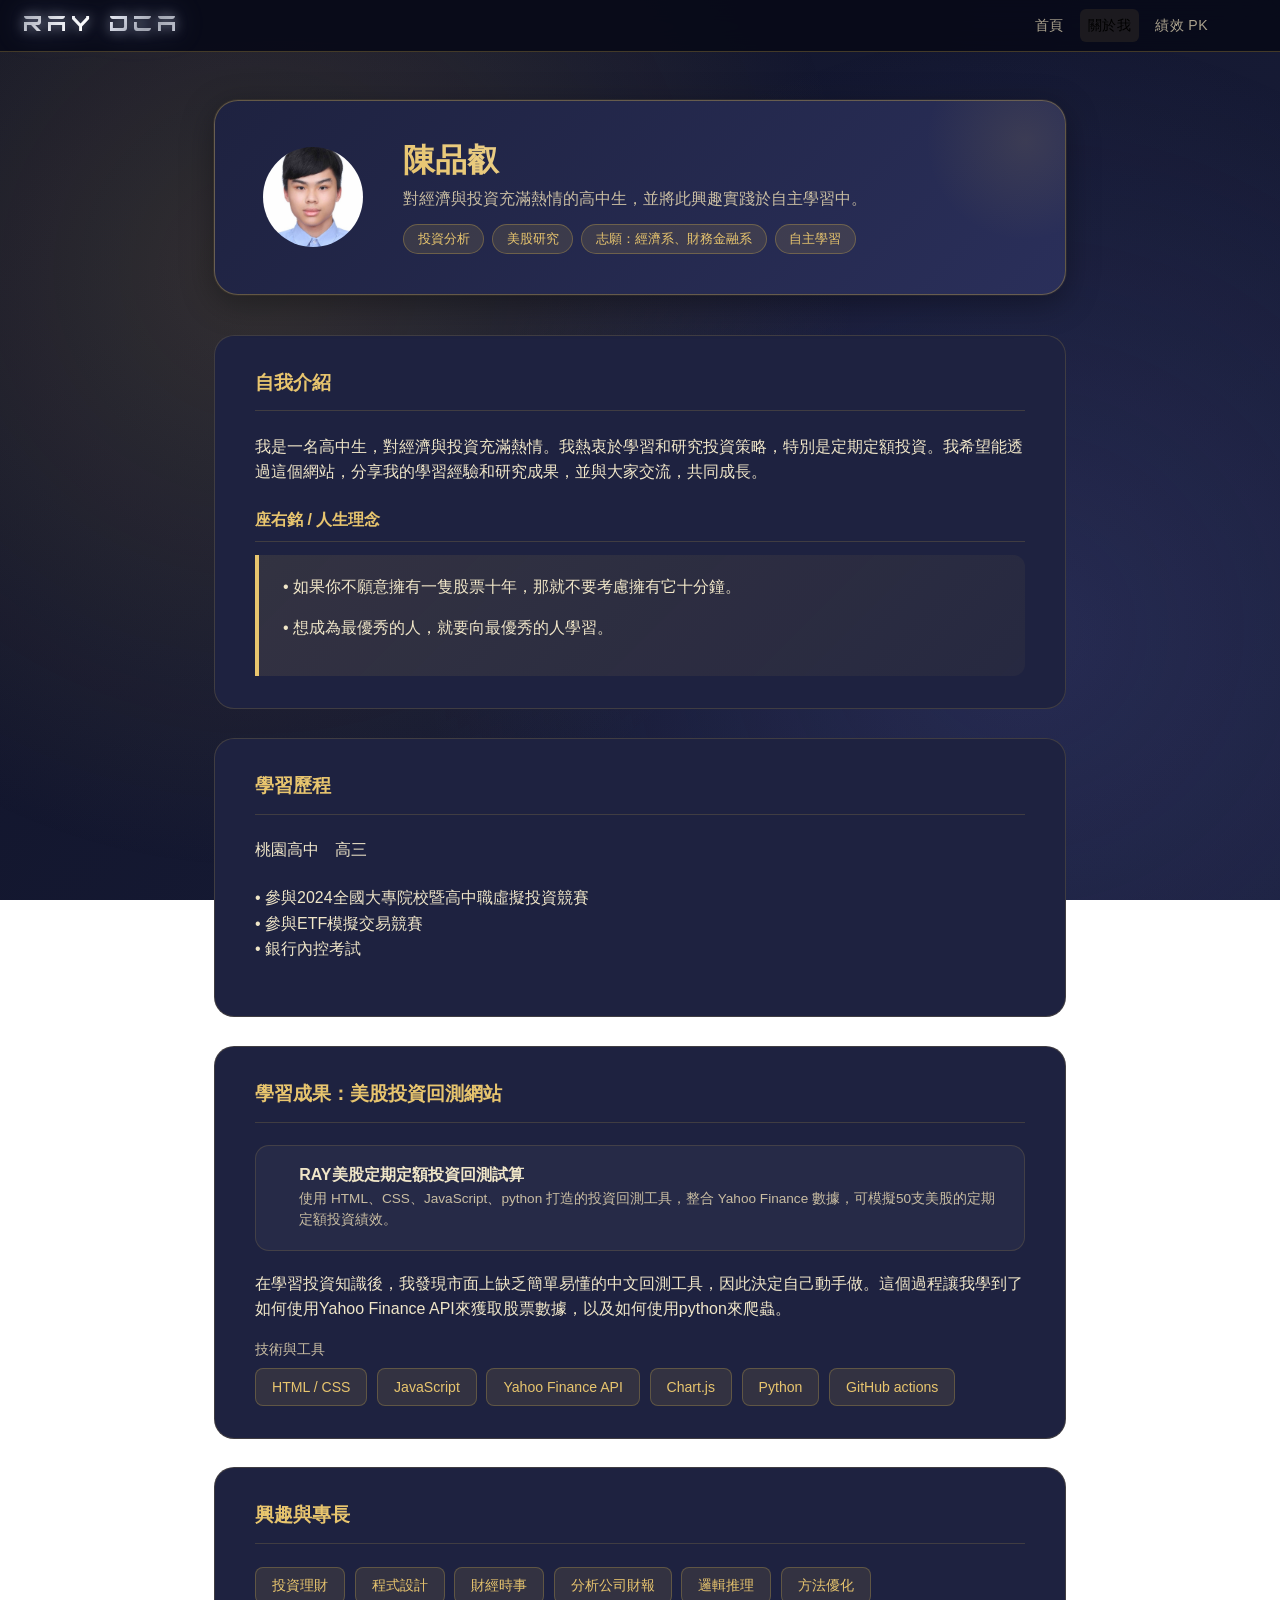
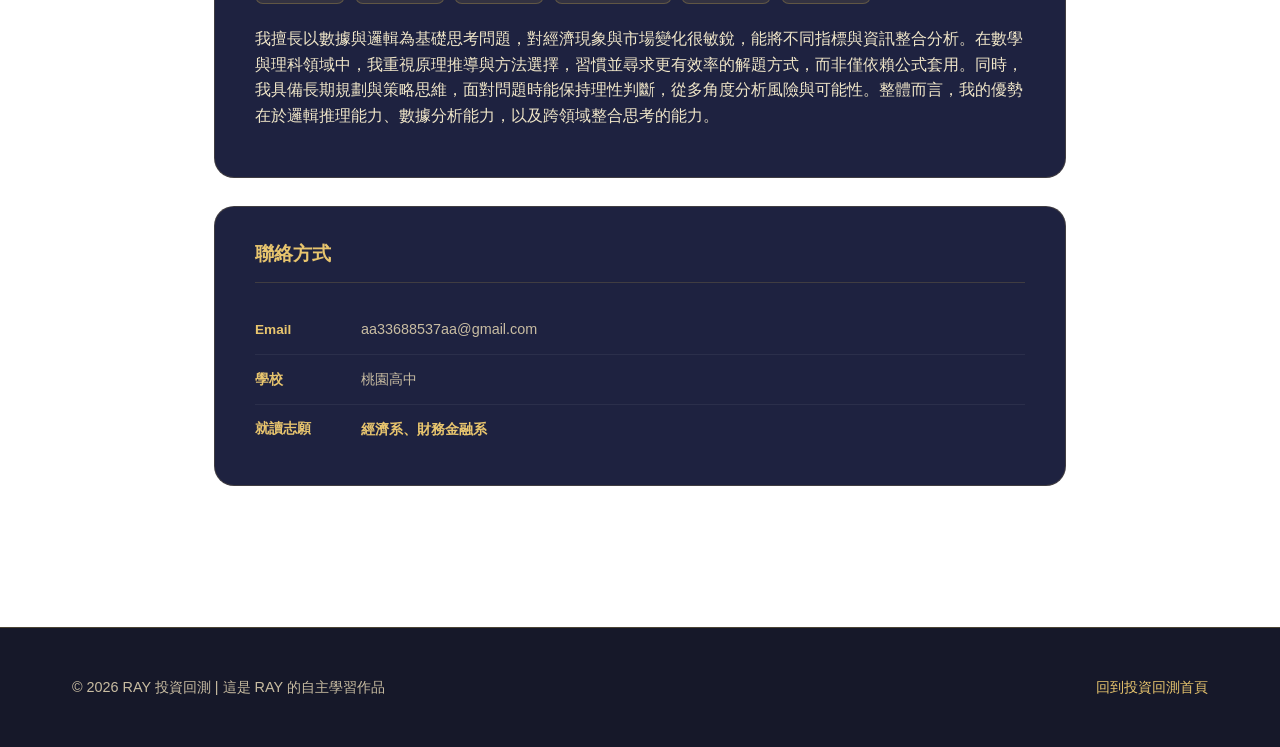
==== about.html @ 469c8792 "Add files via upload" ====
<!DOCTYPE html>
<html lang="zh-TW">

<head>
    <meta charset="UTF-8">
    <meta name="viewport" content="width=device-width, initial-scale=1.0">
    <title>關於我 - RAY 的自我介紹</title>
    <meta name="description" content="RAY 的個人自我介紹頁面，包含學習歷程與投資興趣的簡述。">
    <link href="https://cdn.jsdelivr.net/npm/bootstrap@5.1.3/dist/css/bootstrap.min.css" rel="stylesheet">
    <link rel="stylesheet" href="style.css">
    <link href="https://fonts.googleapis.com/css2?family=Noto+Sans+TC:wght@400;500;700&display=swap" rel="stylesheet">
    <style>
        /* ── About 頁面專屬樣式 ── */
        .about-wrapper {
            max-width: 900px;
            margin: 0 auto;
            padding: 2rem 1.5rem 4rem;
            animation: fadeIn 0.9s ease-out;
        }

        /* 頂部個人卡片 */
        .profile-card {
            background: linear-gradient(135deg, #1e2240, #2a2f5a);
            border: 1px solid rgba(201, 168, 76, 0.4);
            border-radius: 24px;
            padding: 2.5rem 3rem;
            display: flex;
            align-items: center;
            gap: 2.5rem;
            margin-bottom: 2.5rem;
            box-shadow: 0 8px 32px rgba(0, 0, 0, 0.35), 0 0 0 1px rgba(201, 168, 76, 0.1);
            position: relative;
            overflow: hidden;
        }

        .profile-card::before {
            content: '';
            position: absolute;
            top: -60px;
            right: -60px;
            width: 200px;
            height: 200px;
            background: radial-gradient(circle, rgba(201, 168, 76, 0.12), transparent 70%);
            border-radius: 50%;
        }

        .profile-avatar {
            width: 110px;
            height: 110px;
            border-radius: 50%;
            border: 3px solid rgba(201, 168, 76, 0.6);
            background: linear-gradient(135deg, #2a2f5a, #1e2240);
            display: flex;
            align-items: center;
            justify-content: center;
            font-size: 3rem;
            flex-shrink: 0;
            box-shadow: 0 4px 20px rgba(201, 168, 76, 0.2);
        }

        .profile-info h2 {
            font-size: 2rem;
            font-weight: 700;
            background: linear-gradient(45deg, #e8c56e, #f0e6c8);
            -webkit-background-clip: text;
            background-clip: text;
            color: transparent;
            margin-bottom: 0.4rem;
        }

        .profile-info .subtitle {
            color: var(--text-muted);
            font-size: 1rem;
            margin-bottom: 0.8rem;
        }

        .profile-tags {
            display: flex;
            flex-wrap: wrap;
            gap: 0.5rem;
        }

        .tag {
            background: rgba(201, 168, 76, 0.15);
            border: 1px solid rgba(201, 168, 76, 0.35);
            color: #e8c56e;
            border-radius: 50px;
            padding: 0.2rem 0.85rem;
            font-size: 0.82rem;
            font-weight: 500;
        }

        /* 各區塊卡片 */
        .section-card {
            background: #1e2240;
            border: 1px solid rgba(201, 168, 76, 0.2);
            border-radius: 20px;
            padding: 2rem 2.5rem;
            margin-bottom: 1.8rem;
            transition: border-color 0.3s, box-shadow 0.3s;
        }

        .section-card:hover {
            border-color: rgba(201, 168, 76, 0.5);
            box-shadow: 0 8px 24px rgba(201, 168, 76, 0.08);
        }

        .section-title {
            display: flex;
            align-items: center;
            gap: 0.75rem;
            font-size: 1.2rem;
            font-weight: 700;
            color: var(--accent-color);
            margin-bottom: 1.4rem;
            padding-bottom: 0.75rem;
            border-bottom: 1px solid rgba(201, 168, 76, 0.2);
        }

        .section-title .icon {
            font-size: 1.4rem;
        }

        /* 輸入欄位外觀 */
        .fill-field {
            width: 100%;
            background: rgba(255, 255, 255, 0.04);
            border: 1px solid rgba(201, 168, 76, 0.2);
            border-radius: 10px;
            color: var(--text-color);
            padding: 0.75rem 1rem;
            font-size: 0.95rem;
            font-family: inherit;
            resize: vertical;
            transition: border-color 0.3s, box-shadow 0.3s;
            line-height: 1.7;
        }

        .fill-field:focus {
            outline: none;
            border-color: rgba(201, 168, 76, 0.6);
            box-shadow: 0 0 0 3px rgba(201, 168, 76, 0.1);
        }

        .fill-field::placeholder {
            color: rgba(200, 189, 162, 0.4);
            font-style: italic;
        }

        .field-label {
            font-size: 0.88rem;
            color: var(--text-muted);
            margin-bottom: 0.5rem;
            font-weight: 500;
        }

        .field-group {
            margin-bottom: 1.4rem;
        }

        .field-group:last-child {
            margin-bottom: 0;
        }

        /* 技能/興趣標籤列 */
        .skill-row {
            display: flex;
            flex-wrap: wrap;
            gap: 0.6rem;
            margin-top: 0.5rem;
        }

        .skill-badge {
            background: rgba(201, 168, 76, 0.12);
            border: 1px solid rgba(201, 168, 76, 0.3);
            color: #e8c56e;
            border-radius: 8px;
            padding: 0.4rem 1rem;
            font-size: 0.88rem;
            font-weight: 500;
        }

        /* 網站作品卡 */
        .project-card {
            background: rgba(255, 255, 255, 0.04);
            border: 1px solid rgba(201, 168, 76, 0.18);
            border-radius: 14px;
            padding: 1.2rem 1.5rem;
            display: flex;
            align-items: center;
            gap: 1.2rem;
            transition: all 0.3s;
            text-decoration: none;
            color: inherit;
            margin-bottom: 0.8rem;
        }

        .project-card:hover {
            border-color: rgba(201, 168, 76, 0.5);
            background: rgba(201, 168, 76, 0.07);
            color: inherit;
            transform: translateX(4px);
        }

        .project-icon {
            font-size: 2rem;
            flex-shrink: 0;
        }

        .project-card h4 {
            font-size: 1rem;
            font-weight: 600;
            color: var(--text-color);
            margin-bottom: 0.2rem;
        }

        .project-card p {
            font-size: 0.85rem;
            color: var(--text-muted);
            margin: 0;
        }

        /* 聯絡資訊 */
        .contact-row {
            display: flex;
            align-items: center;
            gap: 1rem;
            padding: 0.8rem 0;
            border-bottom: 1px solid rgba(255, 255, 255, 0.06);
        }

        .contact-row:last-child {
            border-bottom: none;
        }

        .contact-label {
            width: 90px;
            font-size: 0.85rem;
            color: var(--accent-color);
            font-weight: 600;
            flex-shrink: 0;
        }

        .contact-value {
            color: var(--text-muted);
            font-size: 0.9rem;
        }

        /* 引言 */
        .motto-box {
            background: linear-gradient(135deg, rgba(201, 168, 76, 0.12), rgba(201, 168, 76, 0.05));
            border-left: 4px solid var(--accent-color);
            border-radius: 0 12px 12px 0;
            padding: 1.2rem 1.5rem;
            margin-top: 0.5rem;
        }

        .motto-box textarea {
            background: transparent;
            border: none;
            color: var(--text-color);
            font-size: 1rem;
            font-style: italic;
            line-height: 1.8;
            width: 100%;
            resize: none;
            font-family: inherit;
        }

        .motto-box textarea:focus {
            outline: none;
        }

        .motto-box textarea::placeholder {
            color: rgba(200, 189, 162, 0.4);
        }

        /* 儲存提示 */
        .save-notice {
            text-align: center;
            color: var(--text-muted);
            font-size: 0.82rem;
            margin-top: 2rem;
            opacity: 0.7;
        }

        @media (max-width: 600px) {
            .profile-card {
                flex-direction: column;
                text-align: center;
                padding: 2rem 1.5rem;
                gap: 1.5rem;
            }

            .profile-tags {
                justify-content: center;
            }

            .section-card {
                padding: 1.5rem 1.2rem;
            }
        }
    </style>
</head>

<body>
    <!-- 導覽列 -->
    <!-- 暗幕遡罩 -->
    <div class="nav-overlay" id="navOverlay"></div>

    <nav class="navbar navbar-expand-md">
        <div class="container position-relative">
            <!-- RAY DCA Logo -->
            <a class="navbar-brand-logo" href="index.html">RAY DCA</a>

            <!-- 自訂漢堡按鈕 -->
            <button class="hamburger" id="hamburgerBtn" aria-label="選單">
                <span class="bar"></span>
                <span class="bar"></span>
                <span class="bar"></span>
            </button>

            <div class="collapse navbar-collapse" id="navbarNav">
                <ul class="navbar-nav ms-auto">
                    <li class="nav-item">
                        <a class="nav-link" href="index.html">首頁</a>
                    </li>
                    <li class="nav-item">
                        <a class="nav-link active" href="about.html">關於我</a>
                    </li>
                    <li class="nav-item">
                        <a class="nav-link" href="pk.html">績效 PK</a>
                    </li>
                </ul>
            </div>
        </div>
    </nav>

    <div class="about-wrapper">

        <!-- 個人名片 -->
        <div class="profile-card">
            <img src="ray.jpg" alt="RAY" style="width: 100px; height: 100px; border-radius: 50%;">
            <div class="profile-info">
                <h2>陳品叡</h2>
                <p class="subtitle">
                    對經濟與投資充滿熱情的高中生，並將此興趣實踐於自主學習中。
                </p>
                <div class="profile-tags">
                    <span class="tag">投資分析</span>
                    <span class="tag">美股研究</span>
                    <span class="tag">志願：經濟系、財務金融系</span>
                    <span class="tag">自主學習</span>
                </div>
            </div>
        </div>

        <!-- 自我介紹 -->
        <div class="section-card">
            <div class="section-title">
                自我介紹
            </div>
            <div class="field-group">
                <!-- 自我介紹 -->
                <p class="about-text">
                    我是一名高中生，對經濟與投資充滿熱情。我熱衷於學習和研究投資策略，特別是定期定額投資。我希望能透過這個網站，分享我的學習經驗和研究成果，並與大家交流，共同成長。
                </p>
            </div>
            <div class="field-group">
                <div class="section-title" style="font-size:1rem; margin-bottom:0.8rem; padding-bottom:0.5rem;">
                    座右銘 / 人生理念
                </div>
                <div class="motto-box">
                    <!-- 在下方填入你的座右銘 -->
                    <p class="motto-text">• 如果你不願意擁有一隻股票十年，那就不要考慮擁有它十分鐘。</p>
                    <p class="motto-text">• 想成為最優秀的人，就要向最優秀的人學習。</p>
                </div>
            </div>
        </div>

        <!-- 學習歷程 -->
        <div class="section-card">
            <div class="section-title">
                學習歷程
            </div>
            <div class="field-group">
                <!-- 學校與年級 -->
                <p class="about-text school-text">桃園高中　高三</p>
            </div>
            <div class="field-group">
                <!-- 與經濟相關的學習經歷：課程、閱讀、活動等，可用 <br> 換行 -->
                <p class="about-text">
                    • 參與2024全國大專院校暨高中職虛擬投資競賽<br>
                    • 參與ETF模擬交易競賽<br>
                    • 銀行內控考試
                </p>
            </div>
            <div class="field-group" style="margin-bottom:0">
                <!-- 對經濟系的期待與目標 -->
                <p class="about-text">

                </p>
            </div>
        </div>

        <!-- 這個作品：投資回測網站 -->
        <div class="section-card">
            <div class="section-title">
                學習成果：美股投資回測網站
            </div>
            <a class="project-card" href="index.html">
                <span class="project-icon"></span>
                <div>
                    <h4>RAY美股定期定額投資回測試算</h4>
                    <p>使用 HTML、CSS、JavaScript、python 打造的投資回測工具，整合 Yahoo Finance 數據，可模擬50支美股的定期定額投資績效。</p>
                </div>
            </a>
            <div class="field-group" style="margin-top:1.2rem; margin-bottom:0">
                <!-- 製作這個網站的動機與過程 -->
                <p class="about-text">
                    在學習投資知識後，我發現市面上缺乏簡單易懂的中文回測工具，因此決定自己動手做。這個過程讓我學到了如何使用Yahoo Finance API來獲取股票數據，以及如何使用python來爬蟲。
                </p>
            </div>
            <div class="field-group">
                <div class="field-label">技術與工具</div>
                <div class="skill-row">
                    <span class="skill-badge">HTML / CSS</span>
                    <span class="skill-badge">JavaScript</span>
                    <span class="skill-badge">Yahoo Finance API</span>
                    <span class="skill-badge">Chart.js</span>
                    <span class="skill-badge">Python</span>
                    <span class="skill-badge">GitHub actions</span>
                </div>
            </div>
        </div>

        <!-- 興趣與專長 -->
        <div class="section-card">
            <div class="section-title">
                興趣與專長
            </div>
            <div class="field-group">
                <!-- skill-->
                <div class="skill-row">
                    <span class="skill-badge">投資理財</span>
                    <span class="skill-badge">程式設計</span>
                    <span class="skill-badge">財經時事</span>
                    <span class="skill-badge">分析公司財報</span>
                    <span class="skill-badge">邏輯推理</span>
                    <span class="skill-badge">方法優化</span>
                </div>
            </div>
            <div class="field-group" style="margin-bottom:0">
                <!-- 其他補充 -->
                <p class="about-text">
                    我擅長以數據與邏輯為基礎思考問題，對經濟現象與市場變化很敏銳，能將不同指標與資訊整合分析。在數學與理科領域中，我重視原理推導與方法選擇，習慣並尋求更有效率的解題方式，而非僅依賴公式套用。同時，
                    我具備長期規劃與策略思維，面對問題時能保持理性判斷，從多角度分析風險與可能性。整體而言，我的優勢在於邏輯推理能力、數據分析能力，以及跨領域整合思考的能力。
                </p>
            </div>
        </div>

        <!-- 聯絡資訊 -->
        <div class="section-card">
            <div class="section-title">
                聯絡方式
            </div>
            <div class="contact-row">
                <span class="contact-label">Email</span>
                <!-- 把下方 aa33688537aa@gmail.com 換成你的信箱 -->
                <span class="contact-value">aa33688537aa@gmail.com</span>
            </div>
            <div class="contact-row">
                <span class="contact-label">學校</span>
                <!-- 把下方換成你的學校 -->
                <span class="contact-value">桃園高中</span>
            </div>
            <div class="contact-row">
                <span class="contact-label">就讀志願</span>
                <span class="contact-value" style="color: var(--accent-color); font-weight:600;">經濟系、財務金融系</span>
            </div>
        </div>



    </div>

    <!-- 頁尾 -->
    <footer class="footer">
        <div class="container">
            <div class="row align-items-center">
                <div class="col-md-6">
                    <p>© 2026 RAY 投資回測 | 這是 RAY 的自主學習作品</p>
                </div>
                <div class="col-md-6 text-md-end">
                    <p><a href="index.html">回到投資回測首頁</a></p>
                </div>
            </div>
        </div>
    </footer>

    <script src="https://cdn.jsdelivr.net/npm/bootstrap@5.1.3/dist/js/bootstrap.bundle.min.js"></script>
    <script>
        // 自訂漢堡選單控制
        (function () {
            const btn = document.getElementById('hamburgerBtn');
            const menu = document.getElementById('navbarNav');
            const overlay = document.getElementById('navOverlay');

            function openMenu() {
                btn.classList.add('open');
                menu.classList.add('show');
                overlay.classList.add('show');
                document.body.style.overflow = 'hidden';
            }

            function closeMenu() {
                btn.classList.remove('open');
                menu.classList.remove('show');
                overlay.classList.remove('show');
                document.body.style.overflow = '';
            }

            btn.addEventListener('click', () => {
                btn.classList.contains('open') ? closeMenu() : openMenu();
            });

            overlay.addEventListener('click', closeMenu);

            menu.querySelectorAll('.nav-link').forEach(link => {
                link.addEventListener('click', closeMenu);
            });
        })();
    </script>

</body>

</html>
---- style.css ----
:root {
    --primary-color: #1a1f3c;
    --secondary-color: #c9a84c;
    --accent-color: #e8c56e;
    --background-color: #0f1227;
    --card-bg-color: #1e2240;
    --text-color: #f0e6c8;
    --text-muted: #c9bda2;
    --border-color: #2e3460;
    --shadow-color: rgba(0, 0, 0, 0.35);
    --hover-color: #2a3060;
    --positive-color: #5ecb8a;
    --negative-color: #e0584d;
    --gradient-start: #0f1227;
    --gradient-end: #1a1f3c;
}

* {
    margin: 0;
    padding: 0;
    box-sizing: border-box;
}

body {
    font-family: 'SF Pro Display', -apple-system, BlinkMacSystemFont, 'Segoe UI', Roboto, Oxygen, Ubuntu, Cantarell, 'Open Sans', 'Helvetica Neue', sans-serif;
    background: linear-gradient(135deg, var(--gradient-start), var(--gradient-end));
    background-attachment: fixed;
    color: var(--text-color);
    line-height: 1.6;
    overflow-x: hidden;
}

body::before {
    content: '';
    position: fixed;
    top: 0;
    left: 0;
    width: 100%;
    height: 100%;
    background:
        radial-gradient(circle at 20% 30%, rgba(201, 168, 76, 0.18) 0%, transparent 50%),
        radial-gradient(circle at 80% 70%, rgba(94, 99, 180, 0.22) 0%, transparent 50%);
    z-index: -1;
    pointer-events: none;
}

.container {
    max-width: 1200px;
    margin: 0 auto;
    padding: 2rem;
    position: relative;
}

/* Header */
header {
    text-align: center;
    margin-bottom: 3rem;
    padding: 2rem 0;
    position: relative;
    animation: fadeInDown 0.8s ease-out;
    /* 載入動畫 */
}

h1 {
    font-size: 3rem;
    font-weight: 700;
    margin-bottom: 1rem;
    background: linear-gradient(45deg, #e8c56e, #c9a84c, #f0e6c8);
    -webkit-background-clip: text;
    background-clip: text;
    color: transparent;
    text-shadow: none;
    animation: gradientText 8s linear infinite;
}

@keyframes gradientText {
    0% {
        filter: hue-rotate(0deg) brightness(1);
    }

    50% {
        filter: hue-rotate(15deg) brightness(1.2);
    }

    100% {
        filter: hue-rotate(0deg) brightness(1);
    }
}

.search-box {
    max-width: 400px;
    margin: 0 auto;
    position: relative;
}

.search-box input {
    width: 100%;
    padding: 1rem 1.5rem;
    border: none;
    border-radius: 50px;
    background: var(--card-bg-color);
    color: var(--text-color);
    font-size: 1rem;
    transition: all 0.3s ease;
    box-shadow: 0 2px 10px rgba(0, 0, 0, 0.1);
}

.search-box input::placeholder {
    color: rgba(255, 255, 255, 0.7);
}

.search-box input:focus {
    outline: none;
    box-shadow: 0 0 5px var(--secondary-color);
    transform: scale(1.02);
    /* 聚焦時微放大 */
}

/* Stock Grid */
.stock-grid {
    display: grid;
    grid-template-columns: repeat(auto-fill, minmax(300px, 1fr));
    gap: 2rem;
    padding: 1rem;
    animation: fadeIn 0.8s ease-out;
}

.stock-card {
    background: #1e2240;
    border-radius: 20px;
    padding: 1.5rem;
    transition: all 0.3s cubic-bezier(0.4, 0, 0.2, 1);
    cursor: pointer;
    border: 1px solid rgba(201, 168, 76, 0.25);
    position: relative;
    overflow: hidden;
}

.stock-card::before {
    content: '';
    position: absolute;
    top: 0;
    left: 0;
    width: 100%;
    height: 100%;
    background: linear-gradient(45deg, transparent, rgba(255, 255, 255, 0.1), transparent);
    transform: translateX(-100%);
    transition: transform 0.6s;
}

.stock-card:hover {
    transform: translateY(-5px) scale(1.02);
    box-shadow: 0 15px 30px rgba(201, 168, 76, 0.15), 0 5px 15px rgba(0, 0, 0, 0.3);
    border-color: rgba(201, 168, 76, 0.6);
    background: #252b4d;
}

.stock-card:hover::before {
    transform: translateX(100%);
}

.stock-card img {
    width: 48px;
    height: 48px;
    margin-bottom: 1rem;
    border-radius: 50%;
    transition: transform 0.3s ease;
}

.stock-card:hover img {
    transform: scale(1.1);
}

.stock-card h3 {
    font-size: 1.5rem;
    margin-bottom: 0.5rem;
    transition: color 0.3s ease;
}

.stock-info {
    display: flex;
    align-items: center;
    gap: 1rem;
    margin-bottom: 1rem;
}

.stock-details p {
    color: rgba(255, 255, 255, 0.7);
    font-size: 0.9rem;
    transition: color 0.3s ease;
}

.price-change {
    display: inline-block;
    padding: 0.25rem 0.75rem;
    border-radius: 50px;
    font-size: 0.9rem;
    font-weight: 500;
    transition: all 0.3s ease;
}

.price-change.positive {
    background: rgba(46, 204, 113, 0.2);
    color: var(--positive-color);
}

.price-change.negative {
    background: rgba(231, 76, 60, 0.2);
    color: var(--negative-color);
}

.price-change:hover {
    transform: scale(1.1);
    /* 懸停時放大 */
}

/* Backtest Page */
.hidden {
    display: none;
}

.backtest-header {
    display: flex;
    align-items: center;
    gap: 2rem;
    margin-bottom: 2rem;
    padding: 2rem;
    background: rgba(255, 255, 255, 0.05);
    border-radius: 20px;
    backdrop-filter: blur(10px);
    animation: slideInDown 0.8s ease-out;
}

@keyframes slideInDown {
    from {
        transform: translateY(-20px);
        opacity: 0;
    }

    to {
        transform: translateY(0);
        opacity: 1;
    }
}

.back-button {
    padding: 0.8rem 1.5rem;
    border: none;
    border-radius: 50px;
    background: linear-gradient(45deg, var(--secondary-color), var(--accent-color));
    color: #0f1227;
    cursor: pointer;
    transition: all 0.3s ease;
    font-weight: 600;
    text-transform: uppercase;
    letter-spacing: 1px;
    position: relative;
    overflow: hidden;
}

.back-button:hover {
    transform: translateX(-3px);
    box-shadow: 0 5px 15px rgba(0, 0, 0, 0.2);
}

.back-button::after {
    content: '';
    position: absolute;
    top: 0;
    left: 0;
    width: 100%;
    height: 100%;
    background: linear-gradient(45deg, transparent, rgba(255, 255, 255, 0.2), transparent);
    transform: translateX(-100%);
}

.back-button:hover::after {
    transform: translateX(100%);
    transition: transform 0.6s;
}

.backtest-content {
    display: grid;
    grid-template-columns: 300px 1fr;
    gap: 2rem;
    animation: fadeIn 0.8s ease-out;
}

.backtest-params {
    background: rgba(255, 255, 255, 0.05);
    padding: 2rem;
    border-radius: 20px;
    height: fit-content;
    backdrop-filter: blur(10px);
    border: 1px solid rgba(255, 255, 255, 0.1);
    transition: all 0.3s ease;
}

.backtest-params:hover {
    border-color: rgba(255, 255, 255, 0.2);
    box-shadow: 0 10px 20px rgba(0, 0, 0, 0.1);
}

.param-group {
    margin-bottom: 1.5rem;
}

.param-group label {
    display: block;
    margin-bottom: 0.8rem;
    color: var(--text-color);
    font-weight: 500;
    transition: color 0.3s ease;
}

.param-group input,
.param-group select {
    width: 100%;
    padding: 0.75rem;
    border: 1px solid rgba(255, 255, 255, 0.1);
    border-radius: 10px;
    background: rgba(255, 255, 255, 0.05);
    color: var(--text-color);
    transition: all 0.3s ease;
}

.param-group input:focus,
.param-group select:focus {
    outline: none;
    border-color: var(--accent-color);
    box-shadow: 0 0 0 2px rgba(46, 204, 113, 0.2);
}

.calculate-button {
    width: 100%;
    padding: 1rem;
    border: none;
    border-radius: 10px;
    background: linear-gradient(45deg, var(--secondary-color), var(--accent-color));
    color: #0f1227;
    font-size: 1rem;
    font-weight: 700;
    cursor: pointer;
    transition: all 0.3s cubic-bezier(0.4, 0, 0.2, 1);
    position: relative;
    overflow: hidden;
    text-transform: uppercase;
    letter-spacing: 1px;
}

.calculate-button:hover {
    transform: translateY(-2px);
    box-shadow: 0 10px 20px rgba(0, 0, 0, 0.2);
}

.calculate-button::after {
    content: '';
    position: absolute;
    top: 0;
    left: 0;
    width: 100%;
    height: 100%;
    background: linear-gradient(45deg, transparent, rgba(255, 255, 255, 0.2), transparent);
    transform: translateX(-100%);
}

.calculate-button:hover::after {
    transform: translateX(100%);
    transition: transform 0.6s;
}

.investment-days {
    display: grid;
    grid-template-columns: repeat(3, 1fr);
    grid-template-rows: repeat(2, 1fr);
    gap: 10px;
    margin-top: 10px;
    margin-bottom: 2rem;
}

.checkbox-label {
    display: flex;
    align-items: center;
    gap: 4px;
    /* 減少間距，避免文字換行 */
    cursor: pointer;
    padding: 4px;
    border-radius: 4px;
    transition: all 0.3s ease;
    background: rgba(255, 255, 255, 0.05);
    color: white;
    /* 讓文字變白色 */
    white-space: nowrap;
    /* 防止換行 */
}

.checkbox-label:hover {
    background: rgba(255, 255, 255, 0.1);
}

.checkbox-label input[type="checkbox"] {
    width: 14px;
    /* 調整大小，讓它不會太佔空間 */
    height: 14px;
    border-radius: 4px;
    border: 2px solid var(--accent-color);
    appearance: none;
    -webkit-appearance: none;
    cursor: pointer;
    position: relative;
    transition: all 0.3s ease;
    flex-shrink: 0;
    /* 確保 checkbox 不會變形 */
}

.checkbox-label input[type="checkbox"]:checked {
    background-color: var(--accent-color);
    border-color: var(--accent-color);
}

.checkbox-label input[type="checkbox"]:checked::before {
    content: '✓';
    position: absolute;
    top: 50%;
    left: 50%;
    transform: translate(-50%, -50%);
    color: white;
    font-size: 10px;
    /* 調整勾選符號大小 */
    font-weight: bold;
}



#resultsSection {
    animation: slideInUp 0.8s ease-out;
}

@keyframes slideInUp {
    from {
        transform: translateY(20px);
        opacity: 0;
    }

    to {
        transform: translateY(0);
        opacity: 1;
    }
}

.performance-metrics {
    display: grid;
    grid-template-columns: repeat(3, 1fr);
    gap: 1.5rem;
    margin-bottom: 2rem;
}

.metric-card.large {
    background: var(--card-bg-color);
    padding: 1.5rem;
    border-radius: 15px;
    text-align: center;
    transition: all 0.4s cubic-bezier(0.25, 1, 0.5, 1);
    box-shadow: 0 4px 15px rgba(0, 0, 0, 0.1);
    animation: fadeInUp 0.6s ease-out;
}

.metric-card.large:hover {
    transform: translateY(-2px) scale(1.02);
    box-shadow: 0 6px 20px var(--shadow-color);
}

.metric-card.large h4 {
    color: rgba(255, 255, 255, 0.7);
    margin-bottom: 0.5rem;
    font-size: 1rem;
}

.metric-card.large p {
    font-size: 1.8rem;
    font-weight: 600;
    color: var(--text-color);
    margin-bottom: 0.5rem;
}

.metric-card.large .sub-metric {
    font-size: 1rem;
    color: rgba(255, 255, 255, 0.7);
    margin-top: 0.5rem;
    padding-top: 0.5rem;
    border-top: 1px solid var(--border-color);
}

.metric-card.large .sub-metric .label {
    font-size: 0.9rem;
    color: rgba(255, 255, 255, 0.5);
}

.metric-card.large .sub-metric span:last-child {
    font-weight: 500;
    margin-left: 0.25rem;
}

.positive {
    color: var(--positive-color) !important;
}

.negative {
    color: var(--negative-color) !important;
}

.chart-container {
    background: var(--card-bg-color);
    padding: 1.5rem;
    border-radius: 20px;
    height: 400px;
    box-shadow: 0 4px 15px rgba(0, 0, 0, 0.1);
    animation: fadeIn 0.5s ease-out;
}

.chart-container .highcharts-text-outline {
    stroke: none;
}

.chart-container .highcharts-axis-labels text,
.chart-container .highcharts-legend-item text,
.chart-container .highcharts-axis-title,
.chart-container .highcharts-title {
    fill: #ffffff !important;
    color: #ffffff !important;
    text-shadow: none !important;
}

/* Animations */
@keyframes fadeIn {
    from {
        opacity: 0;
        transform: translateY(10px);
    }

    to {
        opacity: 1;
        transform: translateY(0);
    }
}

@keyframes fadeInDown {
    from {
        opacity: 0;
        transform: translateY(-20px);
    }

    to {
        opacity: 1;
        transform: translateY(0);
    }
}

@keyframes fadeInLeft {
    from {
        opacity: 0;
        transform: translateX(-20px);
    }

    to {
        opacity: 1;
        transform: translateX(0);
    }
}

@keyframes fadeInUp {
    from {
        opacity: 0;
        transform: translateY(20px);
    }

    to {
        opacity: 1;
        transform: translateY(0);
    }
}

/* Responsive Design */
@media (max-width: 1024px) {
    .backtest-content {
        grid-template-columns: 1fr;
    }
}

@media (max-width: 768px) {
    .container {
        padding: 1rem;
    }

    h1 {
        font-size: 2rem;
    }

    .backtest-content {
        grid-template-columns: 1fr;
    }

    .stock-grid {
        grid-template-columns: 1fr;
    }

    .stock-card {
        text-align: center;
    }

    .stock-card img {
        margin: 0 auto 1rem;
    }

    .features-list {
        grid-template-columns: 1fr;
        grid-template-rows: auto;
        gap: 1rem;
    }

    .calculate-button {
        position: fixed;
        bottom: 20px;
        left: 50%;
        transform: translateX(-50%);
        width: calc(100% - 40px);
        z-index: 1000;
        box-shadow: 0 5px 15px rgba(0, 0, 0, 0.2);
        animation: slideInUp 0.3s ease-out;
    }

    .calculate-button:hover {
        transform: translateX(-50%) translateY(-2px);
    }

    .backtest-params {
        margin-bottom: 100px;
    }

    .results-grid {
        grid-template-columns: 1fr;
        gap: 1rem;
    }

    .result-item {
        margin-bottom: 0.5rem;
        padding: 1.2rem;
    }

    .result-item label {
        font-size: 0.9rem;
    }

    .result-item span {
        font-size: 1.3rem;
    }

    .description {
        font-size: 1.1rem;
        margin-bottom: 2rem;
    }

    .features-list {
        padding: 0 1rem;
    }

    .features-list li {
        padding: 1.5rem;
    }

    .features-list li strong {
        font-size: 1rem;
    }

    .features-list li p {
        font-size: 0.9rem;
    }

    .check-mark {
        font-size: 1.2rem;
    }

    .investment-days {
        grid-template-columns: repeat(4, 1fr);
        grid-template-rows: auto;
    }

    .description {
        white-space: normal;
        overflow: visible;
    }
}

@media (max-width: 480px) {
    h1 {
        font-size: 1.5rem;
    }

    .stock-card h3 {
        font-size: 1.1rem;
    }

    .stock-details p {
        font-size: 0.75rem;
    }

    .param-group label {
        font-size: 0.9rem;
    }

    .calculate-button {
        font-size: 0.8rem;
    }

    .investment-days {
        grid-template-columns: repeat(3, 1fr);
    }
}

/* 回測結果區塊初始隱藏 */
.backtest-results {
    transform: translateY(-100%);
    opacity: 0;
    transition: all 0.6s ease-in-out;
}

/* 顯示時下滑效果 */
.backtest-results.show {
    transform: translateY(0);
    opacity: 1;
}

/* 小點點載入動畫 */
.loading-dots::after {
    content: " . . .";
    animation: dots 1.5s infinite;
}

@keyframes dots {
    0% {
        content: " .";
    }

    33% {
        content: " . .";
    }

    66% {
        content: " . . .";
    }
}

.company-details {
    display: grid;
    grid-template-columns: repeat(auto-fit, minmax(200px, 1fr));
    gap: 1.5rem;
    margin: 2rem 0;
    padding: 2rem;
    background: rgba(255, 255, 255, 0.05);
    border-radius: 20px;
    backdrop-filter: blur(10px);
    animation: fadeIn 0.8s ease-out;
}

.detail-item {
    display: flex;
    flex-direction: column;
    gap: 0.5rem;
    padding: 1rem;
    background: rgba(255, 255, 255, 0.05);
    border-radius: 15px;
    transition: transform 0.3s ease, box-shadow 0.3s ease;
}

.detail-item:hover {
    transform: translateY(-5px);
    box-shadow: 0 10px 20px rgba(0, 0, 0, 0.2);
}

.detail-item .label {
    font-size: 0.9rem;
    color: rgba(255, 255, 255, 0.7);
}

.detail-item .value {
    font-size: 1.1rem;
    font-weight: 500;
}

.company-products {
    margin-top: 2rem;
    padding: 2rem;
    background: rgba(255, 255, 255, 0.05);
    border-radius: 20px;
    backdrop-filter: blur(10px);
}

.company-products h4 {
    color: var(--accent-color);
    margin-bottom: 1rem;
    font-size: 1.2rem;
}

.company-products p {
    line-height: 1.8;
    margin-bottom: 1.5rem;
}

.features-list {
    margin: 2rem auto;
    padding: 0;
    list-style: none;
    display: grid;
    grid-template-columns: repeat(2, 1fr);
    grid-template-rows: repeat(2, 1fr);
    gap: 1.5rem;
    max-width: 1000px;
}

.features-list li {
    background: rgba(255, 255, 255, 0.08);
    padding: 1.8rem;
    border-radius: 15px;
    backdrop-filter: blur(10px);
    transition: all 0.3s ease;
    display: flex;
    align-items: flex-start;
    gap: 1rem;
    border: 1px solid rgba(255, 255, 255, 0.1);
    height: 100%;
}

.features-list li:hover {
    transform: translateY(-5px);
    box-shadow: 0 10px 20px rgba(0, 0, 0, 0.2);
    background: rgba(255, 255, 255, 0.12);
    border-color: rgba(255, 255, 255, 0.2);
}

.features-list li strong {
    display: block;
    margin-bottom: 0.5rem;
    font-size: 1.1rem;
    color: var(--text-color);
}

.features-list li p {
    color: rgba(255, 255, 255, 0.85);
    font-size: 0.95rem;
    line-height: 1.6;
    margin: 0 0 1rem 0;
}

/* Feature card CTA buttons */
.feature-cta-btn {
    display: inline-block;
    padding: 0.48rem 1.2rem;
    background: linear-gradient(135deg, #c9a84c, #e8c56e);
    border: none;
    border-radius: 8px;
    color: #0f1227;
    font-size: 0.85rem;
    font-weight: 700;
    font-family: inherit;
    cursor: pointer;
    text-decoration: none;
    letter-spacing: 0.04em;
    transition: transform 0.2s, box-shadow 0.2s;
    margin-top: 0.2rem;
}

.feature-cta-btn:hover {
    transform: translateY(-2px);
    box-shadow: 0 4px 14px rgba(201, 168, 76, 0.45);
    color: #0f1227;
}

.check-mark {
    color: var(--accent-color);
    font-size: 1.4rem;
    line-height: 1;
    flex-shrink: 0;
    margin-top: 0.2rem;
}

.description {
    text-align: center;
    max-width: 800px;
    margin: 0 auto 3rem;
    font-size: 1.2rem;
    color: var(--text-color);
    line-height: 1.8;
    animation: fadeIn 1s ease-out;
    padding: 0 1rem;
    white-space: nowrap;
    overflow: hidden;
    text-overflow: ellipsis;
}

.small.text-muted {
    color: var(--text-muted) !important;
    font-size: 0.9rem;
    text-align: center;
    margin-top: 2rem;
    animation: fadeIn 1s ease-out;
}

.results-grid {
    display: grid;
    grid-template-columns: repeat(auto-fit, minmax(250px, 1fr));
    gap: 1.5rem;
    margin: 3rem 0 2rem;
}

.result-item {
    background: rgba(255, 255, 255, 0.05);
    padding: 1.5rem;
    border-radius: 15px;
    backdrop-filter: blur(10px);
    transition: all 0.3s ease;
    text-align: center;
}

.result-item:hover {
    transform: translateY(-5px);
    box-shadow: 0 10px 20px rgba(0, 0, 0, 0.2);
    background: rgba(255, 255, 255, 0.08);
}

.result-item label {
    display: block;
    color: rgba(255, 255, 255, 0.9);
    font-size: 1rem;
    margin-bottom: 0.5rem;
}

.result-item span {
    display: block;
    font-size: 1.5rem;
    font-weight: 600;
    color: var(--text-color);
}

.stock-card p {
    color: var(--text-muted);
    margin: 0.5rem 0;
}

.stock-sector {
    color: var(--text-muted);
    font-size: 0.9rem;
}

/* 圖表相關樣式 */
#performanceChart {
    color: #ffffff;
}

#performanceChart text {
    fill: #ffffff !important;
}

#performanceChart .highcharts-axis-labels text,
#performanceChart .highcharts-legend-item text,
#performanceChart .highcharts-axis-title,
#performanceChart .highcharts-title,
#performanceChart .highcharts-legend-title,
#performanceChart .highcharts-data-labels text,
#performanceChart .highcharts-tooltip text {
    fill: #ffffff !important;
    color: #ffffff !important;
    text-shadow: none !important;
}

#performanceChart .highcharts-grid-line {
    stroke: rgba(255, 255, 255, 0.1);
}

#performanceChart .highcharts-axis-line {
    stroke: rgba(255, 255, 255, 0.3);
}

/* ── Navbar ── */
.navbar {
    background: rgba(8, 10, 24, 0.92);
    padding: 0;
    margin-bottom: 1rem;
    border-bottom: 1px solid rgba(201, 168, 76, 0.3);
    height: 52px;
    backdrop-filter: blur(14px);
    -webkit-backdrop-filter: blur(14px);
    position: sticky;
    top: 0;
    z-index: 900;
}

/* 讓 navbar 內的 container 充滿全寬，不受 Bootstrap max-width 局限 */
.navbar>.container,
.navbar>.container-fluid {
    max-width: 100%;
    padding-left: 1.5rem;
    padding-right: 1rem;

    display: flex;
    align-items: center;
    /* 確保漢堡/Logo 垂直置中 */
    height: 100%;
}

/* ── RAY DCA 品牌 Logo ── */
.navbar-brand-logo {
    font-family: TESLA, sans-serif;
    font-size: 1.45rem;
    font-weight: 400;
    letter-spacing: 0.18em;
    line-height: 1;
    /* 不再用 52px 十容對齊，交給 flex 父層控制 */
    padding-left: 0;
    margin-right: auto;
    /* 把 nav 擠到右邊 */
    align-self: center;
    /* 在 flex 容器裡垂直置中 */
    position: relative;
    user-select: none;
    /* 金屬銀漸層文字 */
    background: linear-gradient(135deg,
            #a8acb8 0%,
            #e8eaf0 25%,
            #ffffff 40%,
            #d4d8e4 55%,
            #9fa3af 75%,
            #c8ccd8 100%);
    -webkit-background-clip: text;
    background-clip: text;
    color: transparent;
    /* 光暈 */
    filter: drop-shadow(0 0 6px rgba(220, 228, 255, 0.55)) drop-shadow(0 0 14px rgba(180, 200, 255, 0.30));
    animation: logoGlow 4s ease-in-out infinite;
    transition: filter 0.3s ease;
    text-decoration: none;
    display: inline-block;
}

.navbar-brand-logo:hover {
    filter: drop-shadow(0 0 10px rgba(220, 228, 255, 0.85)) drop-shadow(0 0 24px rgba(201, 168, 76, 0.45));
    background: linear-gradient(135deg,
            #c8ccd8 0%,
            #ffffff 30%,
            #e8c56e 50%,
            #ffffff 70%,
            #c0c4d0 100%);
    -webkit-background-clip: text;
    background-clip: text;
}

@keyframes logoGlow {

    0%,
    100% {
        filter: drop-shadow(0 0 5px rgba(200, 215, 255, 0.5)) drop-shadow(0 0 12px rgba(180, 200, 255, 0.25));
    }

    50% {
        filter: drop-shadow(0 0 9px rgba(220, 235, 255, 0.85)) drop-shadow(0 0 20px rgba(200, 220, 255, 0.45));
    }
}

/* ── Nav links ── */
.navbar-nav {
    gap: 0.5rem;
    margin-left: auto;
    /* 推離 logo */
    margin-right: 3rem;
    /* 不要緻造到最右端，居中間偏右 */
}

.nav-link {
    color: rgba(200, 189, 162, 0.85);
    transition: color 0.25s ease, background 0.25s ease;
    padding: 0.3rem 0.8rem;
    border-radius: 6px;
    font-size: 0.88rem;
    letter-spacing: 0.03em;
}

.nav-link:hover,
.nav-link.active {
    color: #e8c56e;
    background: rgba(201, 168, 76, 0.1);
}

/* ── 自訂漢堡按鈕 ── */
.hamburger {
    display: none;
    flex-direction: column;
    justify-content: center;
    align-items: center;
    align-self: center;
    /* 在 flex 容器裡垂直置中 */
    width: 36px;
    height: 36px;
    gap: 5px;
    cursor: pointer;
    padding: 0;
    background: none;
    border: none;
    margin-right: 0.8rem;
    z-index: 1100;
    flex-shrink: 0;
}

.hamburger .bar {
    display: block;
    width: 22px;
    height: 1px;
    border-radius: 2px;
    background: rgba(220, 215, 200, 0.88);
    transition: transform 0.35s cubic-bezier(0.4, 0, 0.2, 1),
        opacity 0.25s ease,
        width 0.3s ease;
    transform-origin: center;
}

/* 漢堡 → X 動畫 */
.hamburger.open .bar:nth-child(1) {
    transform: translateY(7px) rotate(45deg);
}

.hamburger.open .bar:nth-child(2) {
    opacity: 0;
    width: 0;
}

.hamburger.open .bar:nth-child(3) {
    transform: translateY(-7px) rotate(-45deg);
}

/* ── 暗幕遮罩（手機用）── */
.nav-overlay {
    display: none;
    position: fixed;
    inset: 0;
    background: rgba(0, 0, 0, 0.55);
    z-index: 999;
    opacity: 0;
    visibility: hidden;
    transition: opacity 0.3s ease, visibility 0s 0.31s;
    backdrop-filter: blur(2px);
    pointer-events: none;
}

.nav-overlay.show {
    opacity: 1;
    visibility: visible;
    transition: opacity 0.3s ease, visibility 0s 0s;
    pointer-events: auto;
}

/* ── 手機響應（768px 以下）── */
@media (max-width: 768px) {
    .navbar {
        height: 50px;
    }

    .hamburger {
        display: flex;
    }

    /* Bootstrap 的 toggler + 原生 collapse 影響全部禁用 */
    .navbar-toggler {
        display: none !important;
    }

    /* 用 visibility+opacity 控制，繞開 Bootstrap 的 display:none */
    .navbar-collapse {
        display: block !important;
        /* 強制顯示，不讓 Bootstrap 用 display:none */
        visibility: hidden;
        opacity: 0;
        pointer-events: none;
        position: fixed;
        top: 0;
        right: 0;
        bottom: 0;
        left: auto;
        width: 220px;
        height: 100vh;
        background: linear-gradient(160deg, #0d1020 0%, #151830 100%);
        padding: 4.5rem 1.2rem 2rem;
        transform: translateX(100%);
        transition:
            transform 0.35s cubic-bezier(0.4, 0, 0.2, 1),
            opacity 0.3s ease,
            visibility 0s 0.36s;
        /* 關閉後再障藏 */
        z-index: 1000;
        border-left: 1px solid rgba(201, 168, 76, 0.2);
        box-shadow: -8px 0 32px rgba(0, 0, 0, 0.6);
    }

    .navbar-collapse.show {
        visibility: visible;
        opacity: 1;
        pointer-events: auto;
        transform: translateX(0);
        transition:
            transform 0.35s cubic-bezier(0.4, 0, 0.2, 1),
            opacity 0.3s ease,
            visibility 0s 0s;
        /* 開啟時立刻可見 */
    }

    .navbar-nav {
        flex-direction: column;
        gap: 0.4rem;
        margin-left: 0;
        /* 手機擺區不需要 */
        margin-right: 0;
    }

    /* 手機上 logo 不需要 letter-spacing 屁加 */
    .navbar-brand-logo {
        font-size: 1.2rem;
    }

    .nav-link {
        padding: 0.75rem 1rem;
        font-size: 0.95rem;
        border-radius: 8px;
    }

    .nav-link:hover {
        background: rgba(201, 168, 76, 0.1);
    }
}

.footer {
    background: rgba(10, 12, 30, 0.95);
    padding: 1rem 0;
    margin-top: 3rem;
    border-top: 1px solid rgba(201, 168, 76, 0.3);
}

.footer p {
    color: var(--text-muted);
    margin: 0;
    font-size: 0.9rem;
}

.footer a {
    color: var(--accent-color);
    text-decoration: none;
    transition: all 0.3s ease;
}

.footer a:hover {
    color: var(--text-color);
    text-decoration: underline;
}

.stock-request-form {
    display: flex;
    justify-content: flex-end;
}

.stock-request-form .input-group {
    max-width: 400px;
    background: #1e2240;
    border-radius: 8px;
    padding: 4px;
    border: 1px solid rgba(201, 168, 76, 0.25);
}

.stock-request-form .form-control {
    background: #1e2240;
    border: none;
    color: var(--text-color);
    padding: 8px 12px;
    font-size: 0.9rem;
}

.stock-request-form .form-control::placeholder {
    color: #8899aa;
}

.stock-request-form .form-control:focus {
    box-shadow: none;
    outline: none;
}

.stock-request-form .btn-accent {
    background: linear-gradient(45deg, var(--secondary-color), var(--accent-color));
    color: #0f1227;
    border: none;
    padding: 8px 20px;
    border-radius: 6px;
    font-size: 0.9rem;
    font-weight: 600;
    transition: all 0.3s ease;
}

.stock-request-form .btn-accent:hover {
    background: linear-gradient(45deg, var(--accent-color), #f5d78a);
    transform: translateY(-1px);
}

@media (max-width: 768px) {
    .stock-request-form {
        margin-top: 1rem;
        justify-content: center;
    }

    .stock-request-form .input-group {
        width: 100%;
    }
}

.btn-close {
    position: absolute;
    top: 1rem;
    right: 1rem;
    background: none;
    border: none;
    padding: 0.5rem;
    color: var(--text-muted);
    opacity: 0.8;
    transition: opacity 0.3s ease;
}

.btn-close::before {
    content: '×';
    font-size: 2rem;
    line-height: 1;
    color: var(--text-color);
}

.btn-close:hover {
    opacity: 1;
}

@font-face {
    font-family: TESLA;
    src: url(./font/TESLA.ttf);
}
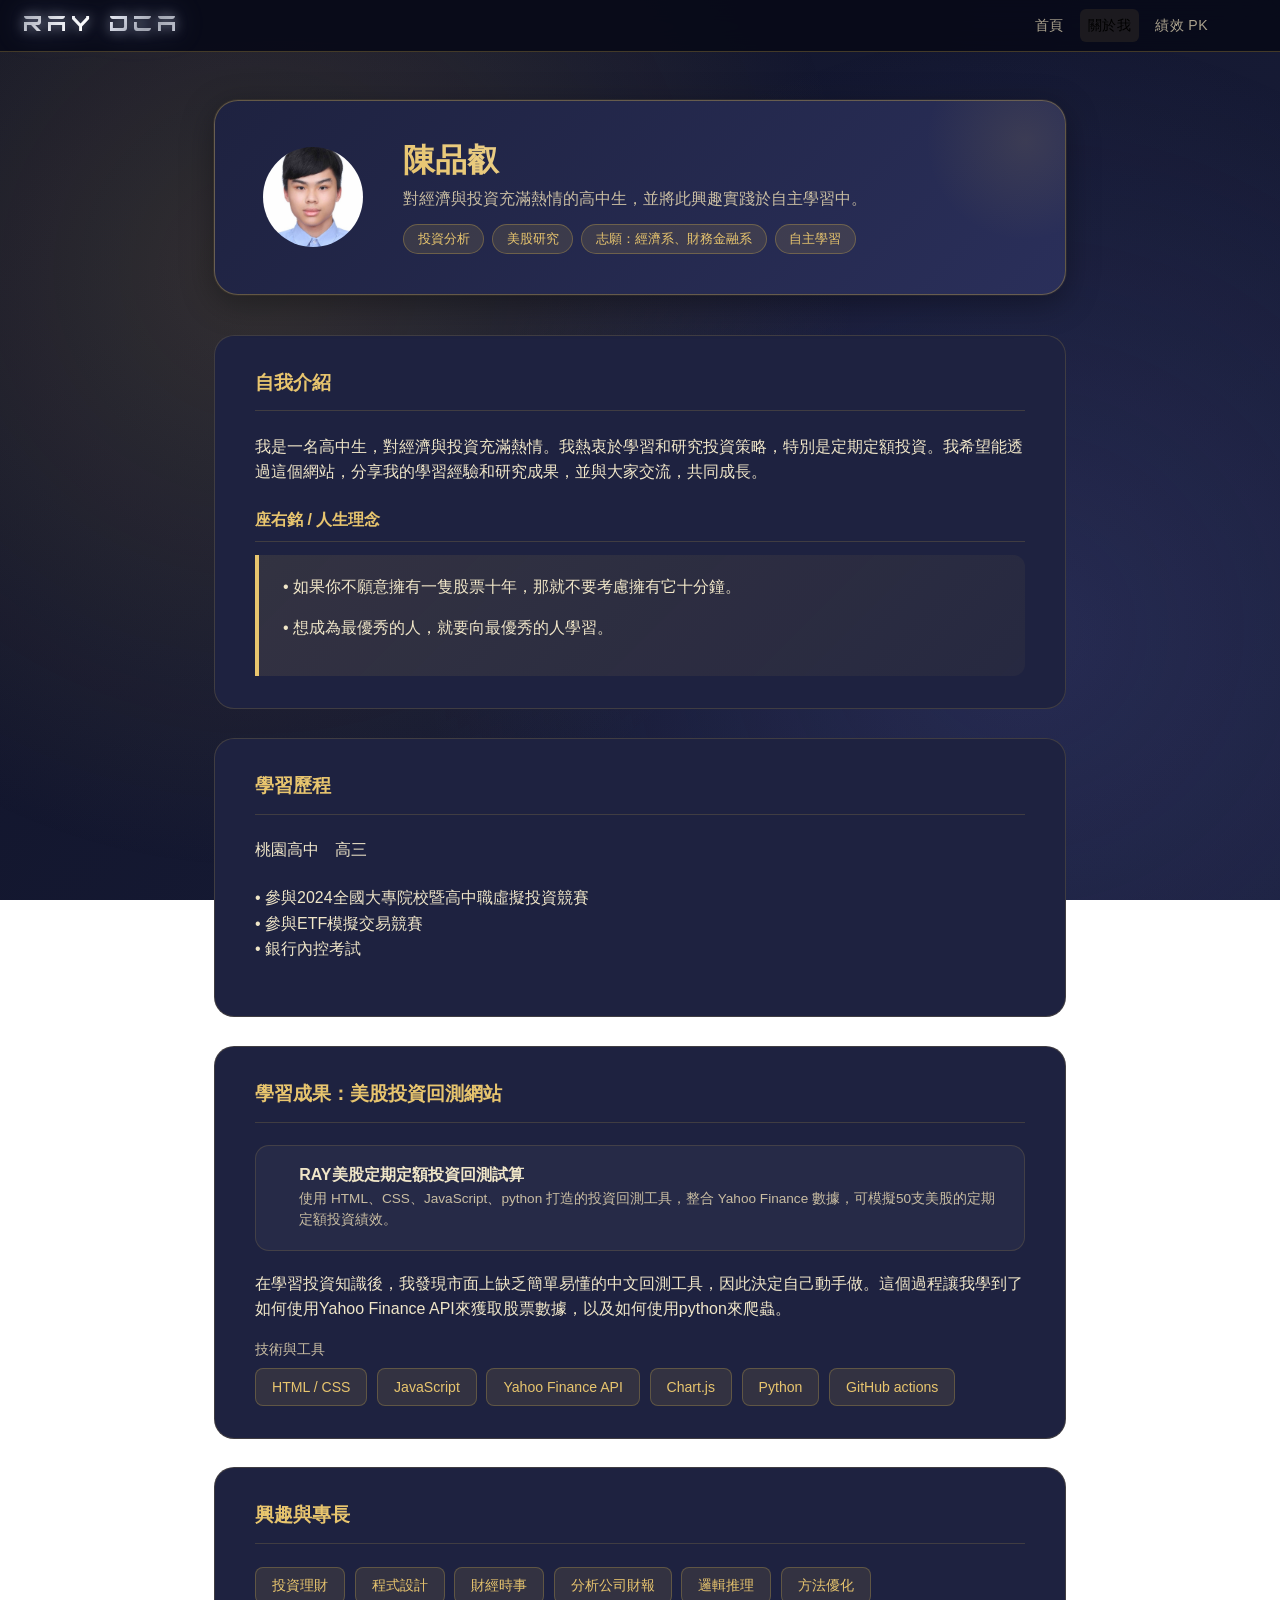
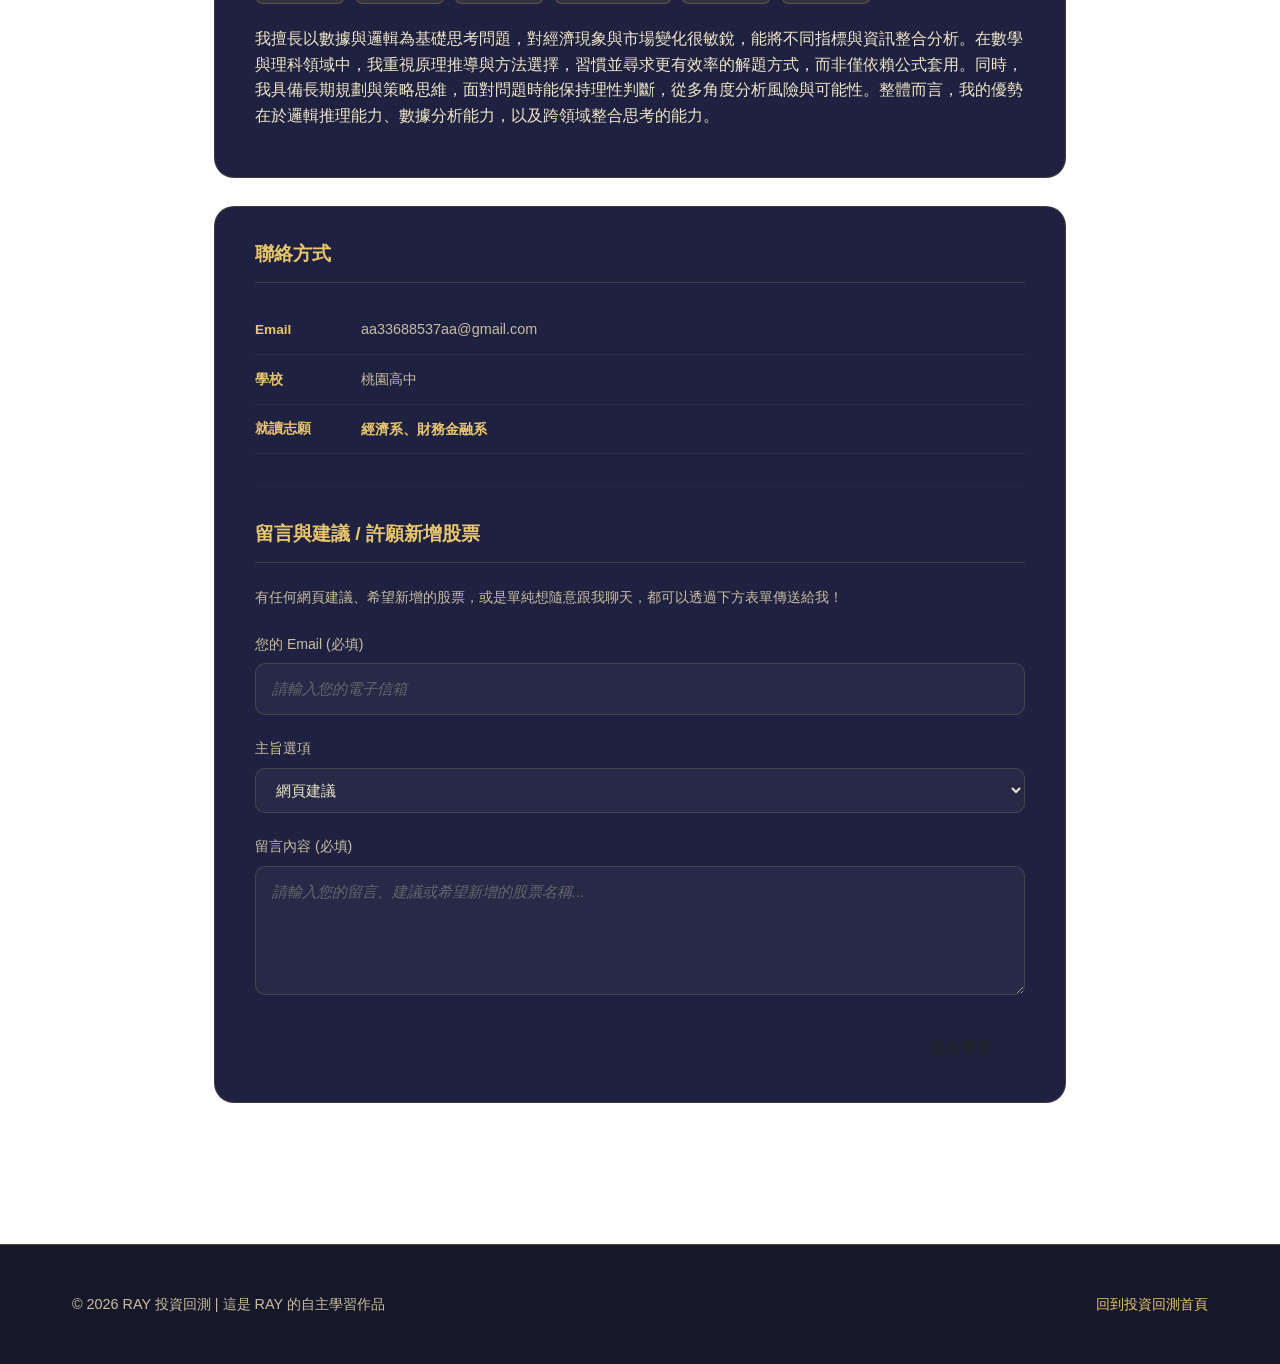
==== commit 71fa19df: "Add checkmark animation and contact form functionality" ====
--- a/about.html
+++ b/about.html
@@ -284,6 +284,73 @@
             opacity: 0.7;
         }
 
+        /* Checkmark Animation */
+        .checkmark__circle {
+            stroke-dasharray: 166;
+            stroke-dashoffset: 166;
+            stroke-width: 2;
+            stroke-miterlimit: 10;
+            stroke: var(--accent-color);
+            fill: none;
+            animation: stroke 0.6s cubic-bezier(0.65, 0, 0.45, 1) forwards;
+        }
+
+        .checkmark {
+            width: 56px;
+            height: 56px;
+            border-radius: 50%;
+            display: block;
+            stroke-width: 2;
+            stroke: #1e2240;
+            stroke-miterlimit: 10;
+            margin: 10% auto;
+            box-shadow: inset 0px 0px 0px var(--accent-color);
+            animation: fill .4s ease-in-out .4s forwards, scale .3s ease-in-out .9s both;
+        }
+
+        .checkmark__check {
+            transform-origin: 50% 50%;
+            stroke-dasharray: 48;
+            stroke-dashoffset: 48;
+            animation: stroke 0.3s cubic-bezier(0.65, 0, 0.45, 1) 0.8s forwards;
+        }
+
+        @keyframes stroke {
+            100% {
+                stroke-dashoffset: 0;
+            }
+        }
+
+        @keyframes scale {
+
+            0%,
+            100% {
+                transform: none;
+            }
+
+            50% {
+                transform: scale3d(1.1, 1.1, 1);
+            }
+        }
+
+        @keyframes fill {
+            100% {
+                box-shadow: inset 0px 0px 0px 30px var(--accent-color);
+            }
+        }
+
+        @keyframes fadeInText {
+            0% {
+                opacity: 0;
+                transform: translateY(10px);
+            }
+
+            100% {
+                opacity: 1;
+                transform: translateY(0);
+            }
+        }
+
         @media (max-width: 600px) {
             .profile-card {
                 flex-direction: column;
@@ -478,6 +545,53 @@
                 <span class="contact-label">就讀志願</span>
                 <span class="contact-value" style="color: var(--accent-color); font-weight:600;">經濟系、財務金融系</span>
             </div>
+
+            <hr style="border-color: rgba(201, 168, 76, 0.2); margin: 2rem 0;">
+
+            <div class="section-title" id="contact-form">
+                留言與建議 / 許願新增股票
+            </div>
+            <p style="color: var(--text-muted); font-size: 0.9rem; margin-bottom: 1.5rem;">
+                有任何網頁建議、希望新增的股票，或是單純想隨意跟我聊天，都可以透過下方表單傳送給我！
+            </p>
+            <form id="contactForm" action="https://formspree.io/f/mjgayrbp" method="POST">
+                <div class="field-group">
+                    <div class="field-label">您的 Email (必填)</div>
+                    <input type="email" name="email" class="fill-field" placeholder="請輸入您的電子信箱" required>
+                </div>
+                <div class="field-group">
+                    <div class="field-label">主旨選項</div>
+                    <select name="subject" class="fill-field" style="appearance: auto; cursor: pointer;">
+                        <option value="網頁建議">網頁建議</option>
+                        <option value="許願新增股票">許願新增股票</option>
+                        <option value="隨意聊天">隨意聊天</option>
+                        <option value="其他問題">其他</option>
+                    </select>
+                </div>
+                <div class="field-group">
+                    <div class="field-label">留言內容 (必填)</div>
+                    <textarea name="message" class="fill-field" rows="4" placeholder="請輸入您的留言、建議或希望新增的股票名稱..."
+                        required></textarea>
+                </div>
+                <div class="field-group" style="text-align: right; margin-top: 1.5rem;">
+                    <button type="submit" class="btn btn-accent"
+                        style="padding: 0.6rem 2rem; border-radius: 5px; border: none; font-weight: 600;">送出留言</button>
+                </div>
+            </form>
+
+            <!-- 成功動畫容器 -->
+            <div id="successAnimation" style="display: none; text-align: center; padding: 2rem 0;">
+                <svg class="checkmark" xmlns="http://www.w3.org/2000/svg" viewBox="0 0 52 52">
+                    <circle class="checkmark__circle" cx="26" cy="26" r="25" fill="none" />
+                    <path class="checkmark__check" fill="none" d="M14.1 27.2l7.1 7.2 16.7-16.8" />
+                </svg>
+                <h4
+                    style="color: var(--accent-color); margin-top: 1rem; opacity: 0; animation: fadeInText 0.5s 0.3s forwards;">
+                    傳送成功！</h4>
+                <p
+                    style="color: var(--text-muted); font-size: 0.9rem; opacity: 0; animation: fadeInText 0.5s 0.6s forwards;">
+                    感謝您的留言與建議，我會盡快回覆您。</p>
+            </div>
         </div>
 
 
@@ -530,8 +644,41 @@
                 link.addEventListener('click', closeMenu);
             });
         })();
+
+        // AJAX Form Submission
+        document.getElementById('contactForm')?.addEventListener('submit', function (e) {
+            e.preventDefault();
+            const form = this;
+            const formData = new FormData(form);
+            const action = form.getAttribute('action');
+            const submitBtn = form.querySelector('button[type="submit"]');
+
+            submitBtn.disabled = true;
+            submitBtn.innerText = '傳送中...';
+
+            fetch(action, {
+                method: 'POST',
+                body: formData,
+                headers: {
+                    'Accept': 'application/json'
+                }
+            }).then(response => {
+                if (response.ok) {
+                    form.style.display = 'none';
+                    document.getElementById('successAnimation').style.display = 'block';
+                } else {
+                    alert('發生錯誤，請稍後再試。');
+                    submitBtn.disabled = false;
+                    submitBtn.innerText = '送出留言';
+                }
+            }).catch(error => {
+                alert('發生錯誤，請稍後再試。');
+                submitBtn.disabled = false;
+                submitBtn.innerText = '送出留言';
+            });
+        });
     </script>
 
 </body>
 
-</html>+</html>
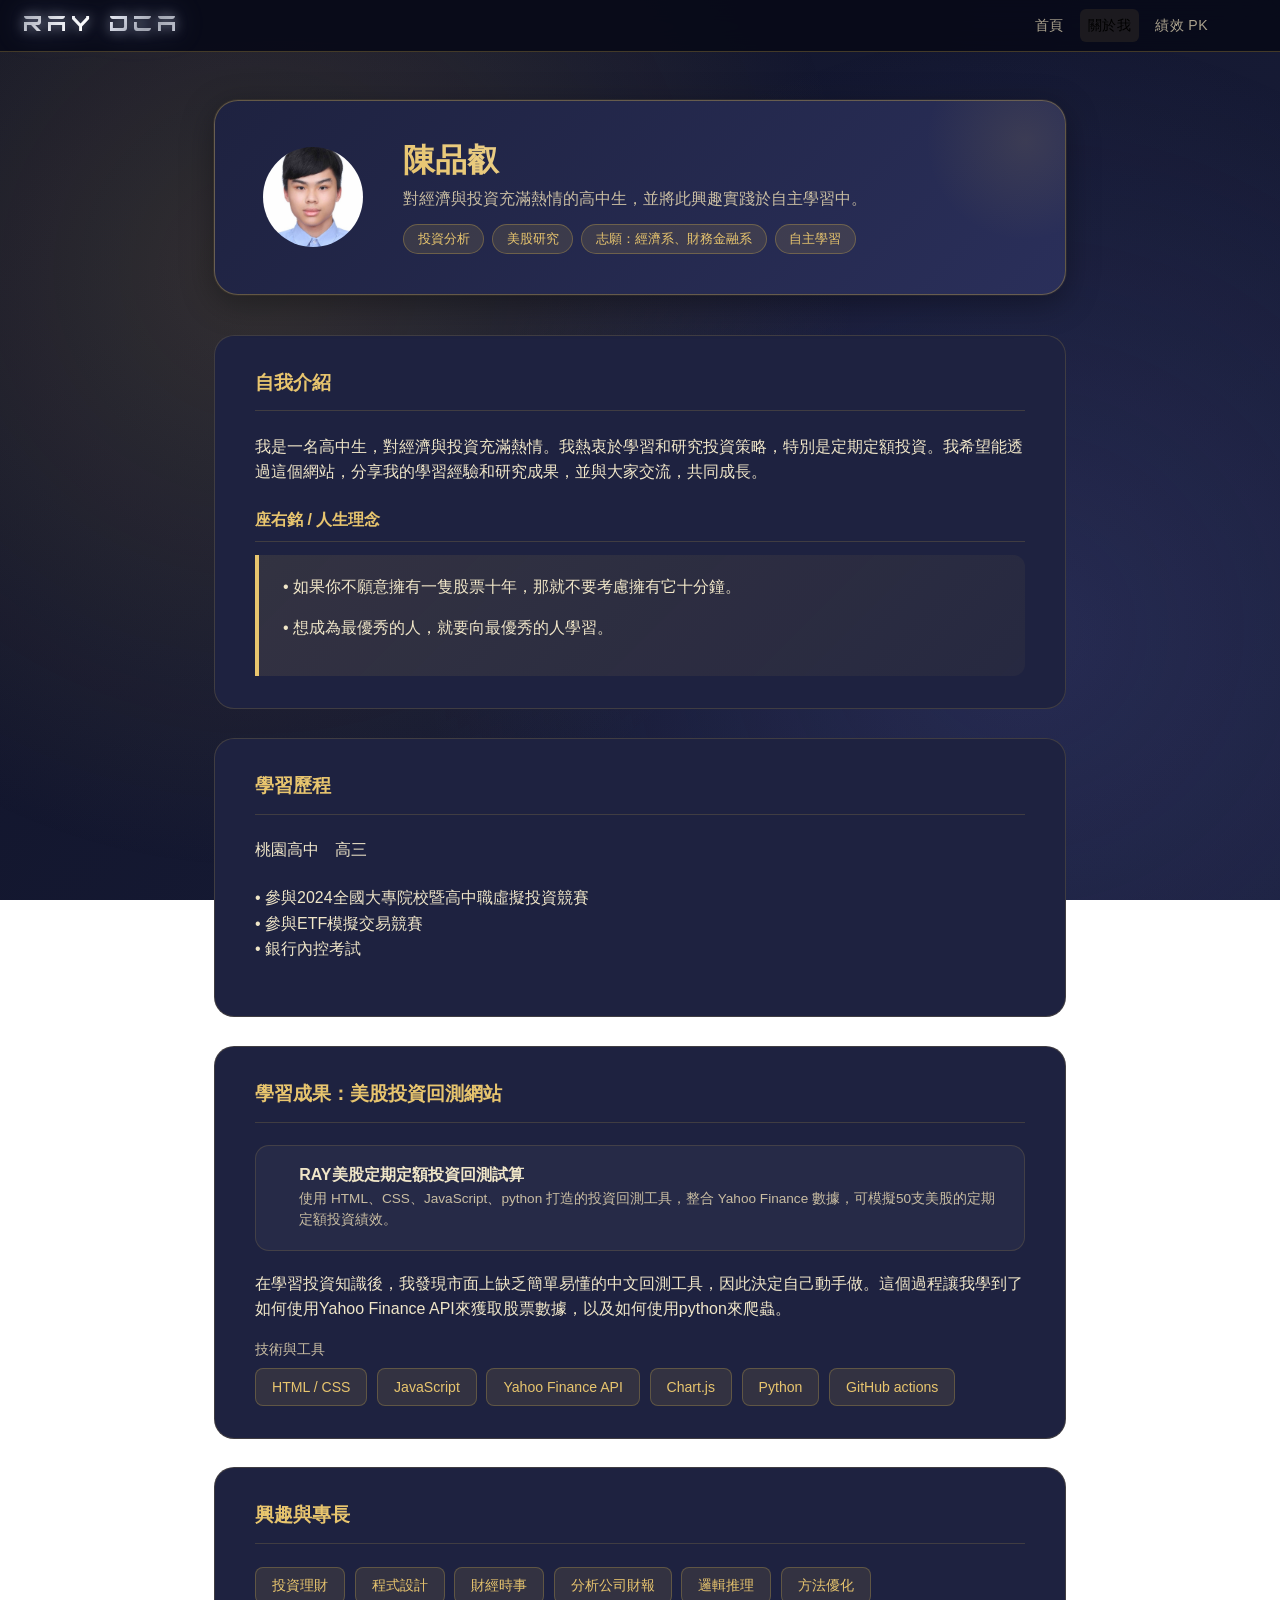
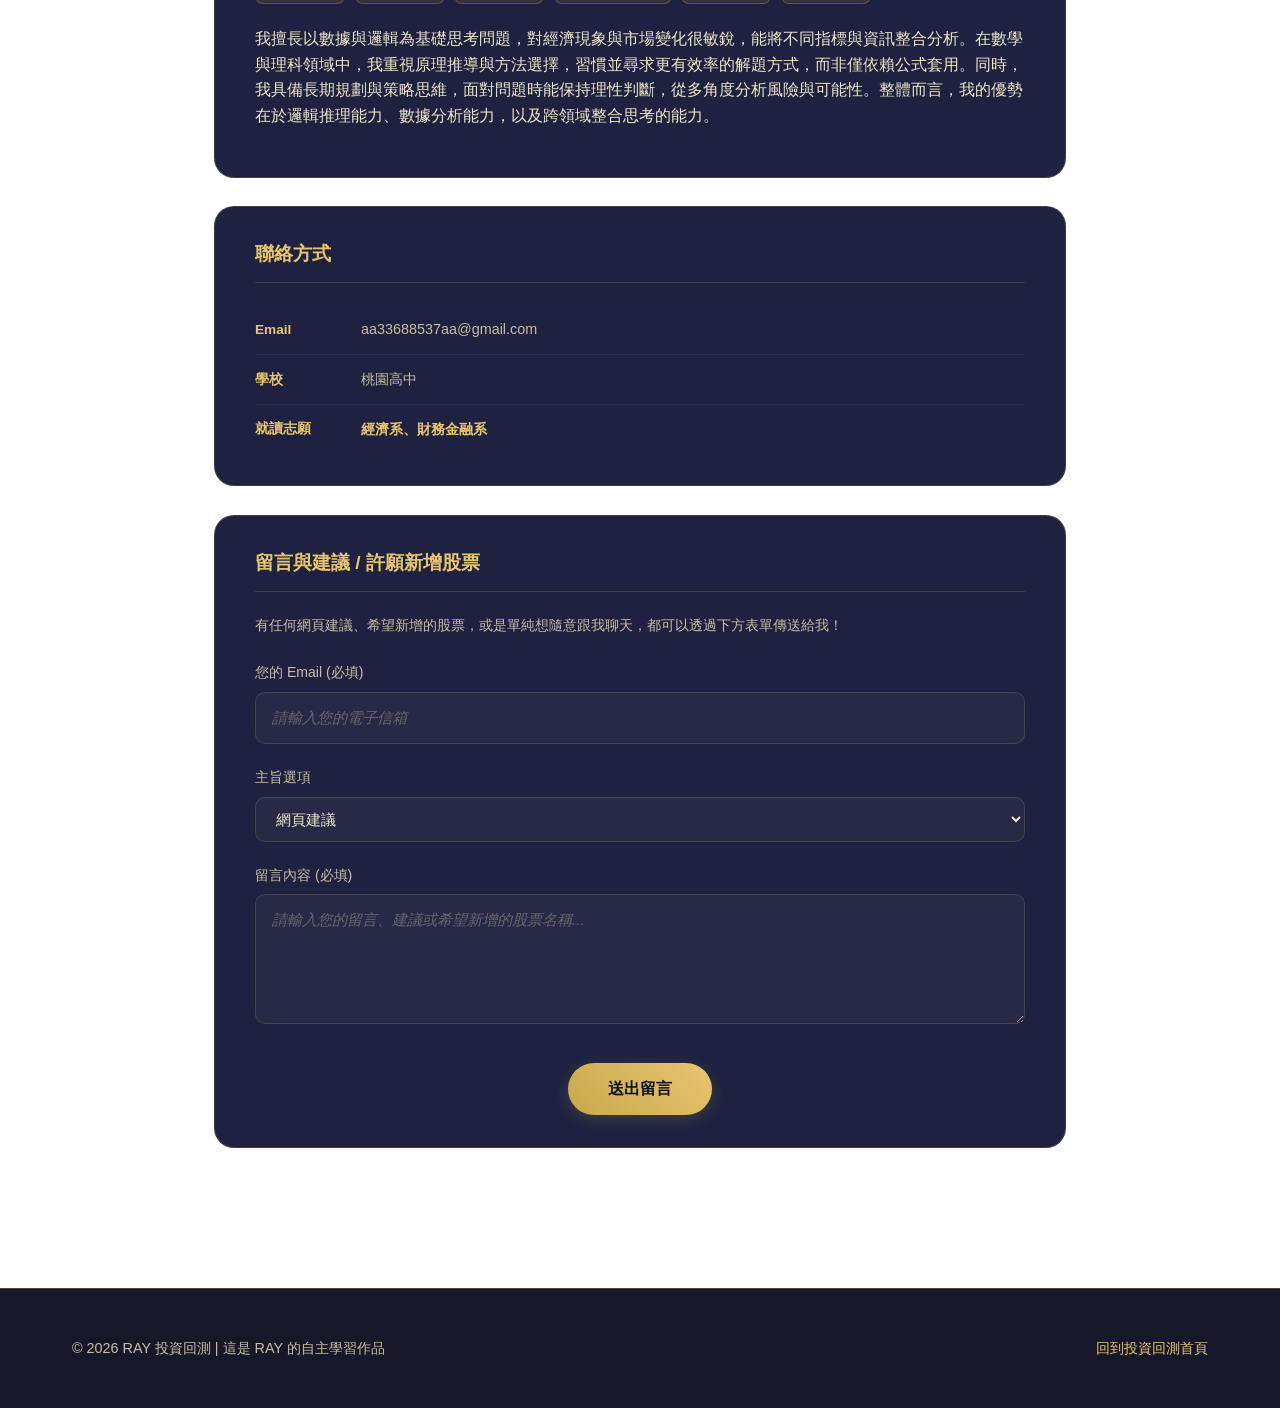
==== commit 177519e2: "Update about.html" ====
--- a/about.html
+++ b/about.html
@@ -545,10 +545,11 @@
                 <span class="contact-label">就讀志願</span>
                 <span class="contact-value" style="color: var(--accent-color); font-weight:600;">經濟系、財務金融系</span>
             </div>
-
-            <hr style="border-color: rgba(201, 168, 76, 0.2); margin: 2rem 0;">
-
-            <div class="section-title" id="contact-form">
+        </div> <!-- 聯絡資訊結束 -->
+
+        <!-- 留言表單區塊獨立 -->
+        <div class="section-card" id="contact-form">
+            <div class="section-title">
                 留言與建議 / 許願新增股票
             </div>
             <p style="color: var(--text-muted); font-size: 0.9rem; margin-bottom: 1.5rem;">
@@ -573,9 +574,11 @@
                     <textarea name="message" class="fill-field" rows="4" placeholder="請輸入您的留言、建議或希望新增的股票名稱..."
                         required></textarea>
                 </div>
-                <div class="field-group" style="text-align: right; margin-top: 1.5rem;">
-                    <button type="submit" class="btn btn-accent"
-                        style="padding: 0.6rem 2rem; border-radius: 5px; border: none; font-weight: 600;">送出留言</button>
+                <div class="field-group" style="text-align: center; margin-top: 2rem;">
+                    <button type="submit" id="submitBtnStyle"
+                        style="background: linear-gradient(45deg, var(--secondary-color), var(--accent-color)); color: #0f1227; padding: 0.8rem 2.5rem; border-radius: 50px; border: none; font-size: 1rem; font-weight: 700; cursor: pointer; transition: transform 0.3s ease, box-shadow 0.3s ease; box-shadow: 0 4px 15px rgba(201, 168, 76, 0.2);">
+                        送出留言
+                    </button>
                 </div>
             </form>
 
